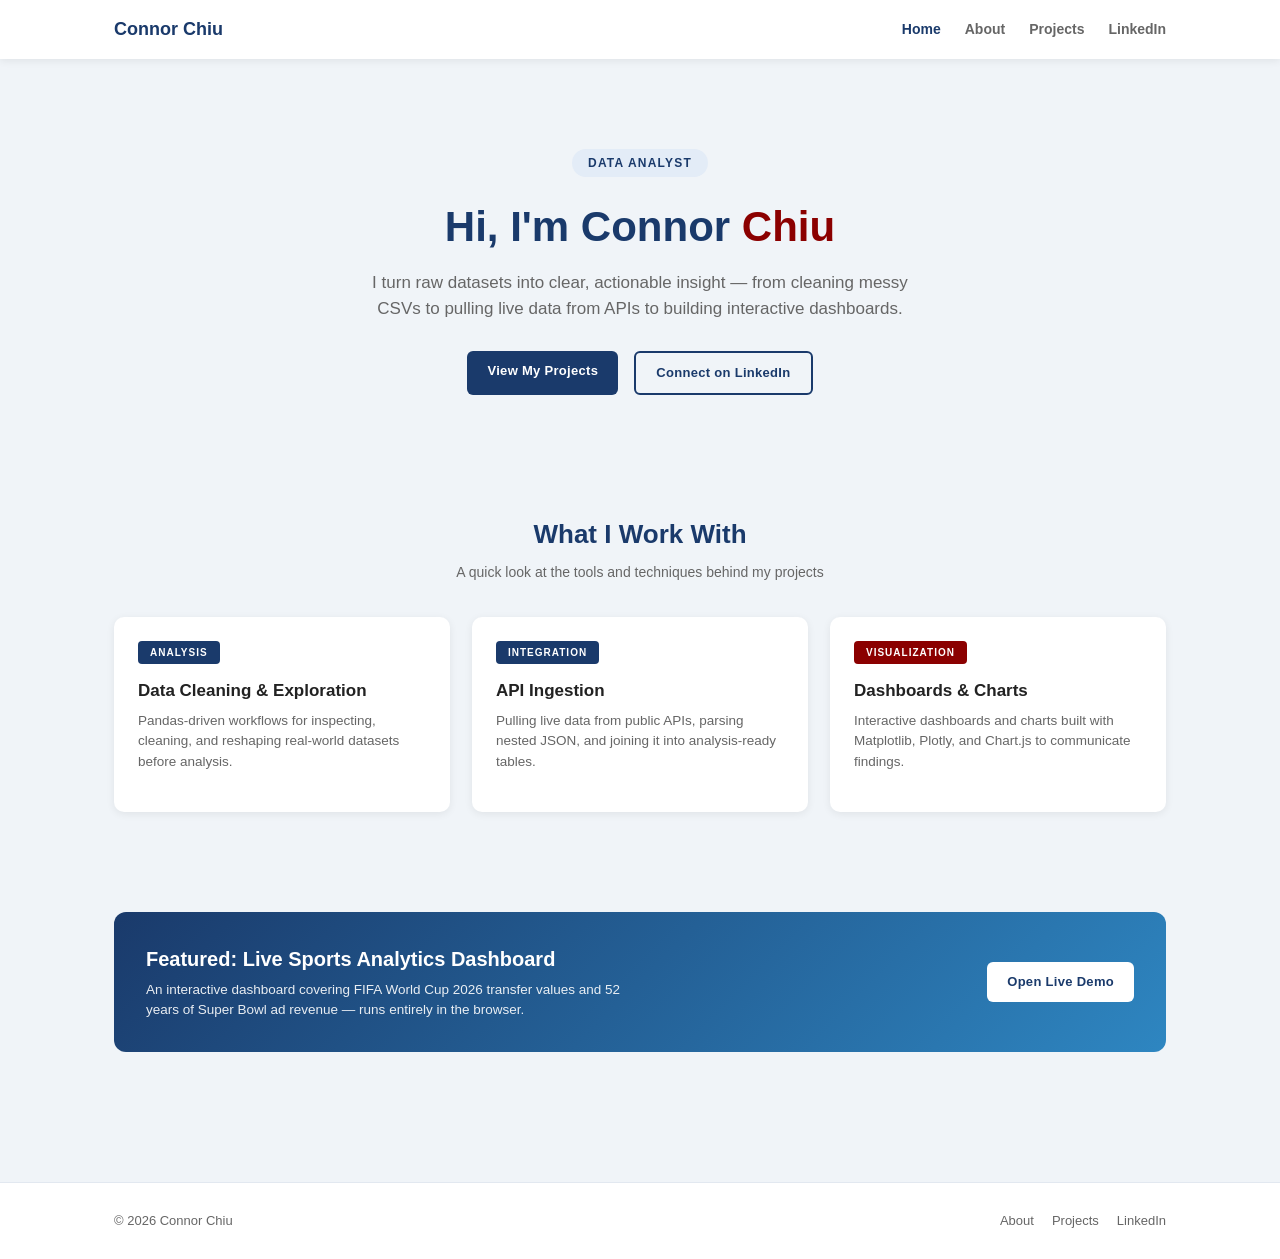
==== docs/index.html @ a71563c1 "Changed name to docs" ====
<!DOCTYPE html>
<html lang="en">
<head>
  <meta charset="UTF-8" />
  <meta name="viewport" content="width=device-width, initial-scale=1.0" />
  <title>Connor Chiu — Data Analyst</title>
  <link rel="stylesheet" href="style.css" />
</head>
<body>

  <header class="site-header">
    <nav>
      <a class="brand" href="index.html">Connor Chiu</a>
      <div class="nav-links">
        <a class="active" href="index.html">Home</a>
        <a href="about.html">About</a>
        <a href="projects.html">Projects</a>
        <a href="https://www.linkedin.com/in/connor-chiu-3b9094372/" target="_blank" rel="noopener">LinkedIn</a>
      </div>
    </nav>
  </header>

  <main>
    <section class="hero">
      <div class="wrap">
        <span class="eyebrow">Data Analyst</span>
        <h1>Hi, I'm Connor <span>Chiu</span></h1>
        <p class="tagline">
          I turn raw datasets into clear, actionable insight — from cleaning messy
          CSVs to pulling live data from APIs to building interactive dashboards.
        </p>
        <div class="cta-row">
          <a class="btn btn-blue" href="projects.html">View My Projects</a>
          <a class="btn btn-outline" href="https://www.linkedin.com/in/connor-chiu-3b9094372/" target="_blank" rel="noopener">Connect on LinkedIn</a>
        </div>
      </div>
    </section>

    <section>
      <div class="wrap">
        <h2>What I Work With</h2>
        <p class="section-sub">A quick look at the tools and techniques behind my projects</p>
        <div class="grid">
          <div class="card">
            <div class="tag blue">Analysis</div>
            <h3>Data Cleaning &amp; Exploration</h3>
            <p>Pandas-driven workflows for inspecting, cleaning, and reshaping real-world datasets before analysis.</p>
          </div>
          <div class="card">
            <div class="tag blue">Integration</div>
            <h3>API Ingestion</h3>
            <p>Pulling live data from public APIs, parsing nested JSON, and joining it into analysis-ready tables.</p>
          </div>
          <div class="card">
            <div class="tag red">Visualization</div>
            <h3>Dashboards &amp; Charts</h3>
            <p>Interactive dashboards and charts built with Matplotlib, Plotly, and Chart.js to communicate findings.</p>
          </div>
        </div>
      </div>
    </section>

    <section>
      <div class="wrap">
        <div class="feature-banner">
          <div>
            <h3>Featured: Live Sports Analytics Dashboard</h3>
            <p>An interactive dashboard covering FIFA World Cup 2026 transfer values and 52 years of Super Bowl ad revenue — runs entirely in the browser.</p>
          </div>
          <a class="btn" href="../Notebooks/dashboard.html" target="_blank" rel="noopener">Open Live Demo</a>
        </div>
      </div>
    </section>
  </main>

  <footer>
    <div class="wrap">
      <span>&copy; 2026 Connor Chiu</span>
      <div class="foot-links">
        <a href="about.html">About</a>
        <a href="projects.html">Projects</a>
        <a href="https://www.linkedin.com/in/connor-chiu-3b9094372/" target="_blank" rel="noopener">LinkedIn</a>
      </div>
    </div>
  </footer>

</body>
</html>
---- docs/style.css ----
* { box-sizing: border-box; margin: 0; padding: 0; }

:root {
  --blue: #1a3a6b;
  --blue-light: #2e86c1;
  --red: #8b0000;
  --bg: #f0f4f8;
  --text: #222;
  --muted: #666;
}

body {
  font-family: Arial, Helvetica, sans-serif;
  background: var(--bg);
  color: var(--text);
  line-height: 1.5;
}

a { color: inherit; text-decoration: none; }

.wrap {
  max-width: 1100px;
  margin: 0 auto;
  padding: 0 24px;
}

/* Nav */
header.site-header {
  background: #fff;
  box-shadow: 0 2px 8px rgba(0,0,0,.07);
  position: sticky;
  top: 0;
  z-index: 10;
}

nav {
  max-width: 1100px;
  margin: 0 auto;
  padding: 16px 24px;
  display: flex;
  align-items: center;
  justify-content: space-between;
  flex-wrap: wrap;
  gap: 12px;
}

.brand {
  font-weight: bold;
  font-size: 18px;
  color: var(--blue);
}

.nav-links {
  display: flex;
  align-items: center;
  gap: 24px;
  font-size: 14px;
  font-weight: bold;
  color: var(--muted);
}

.nav-links a:hover { color: var(--blue); }

.nav-links a.active { color: var(--blue); }

.btn {
  display: inline-block;
  padding: 10px 20px;
  border-radius: 6px;
  font-size: 13px;
  font-weight: bold;
  letter-spacing: .3px;
  transition: opacity .15s ease;
}

.btn:hover { opacity: .85; }

.btn-blue { background: var(--blue); color: #fff; }
.btn-red { background: var(--red); color: #fff; }
.btn-outline {
  background: transparent;
  color: var(--blue);
  border: 2px solid var(--blue);
}

/* Hero */
.hero {
  padding: 90px 0 70px;
  text-align: center;
}

.hero .eyebrow {
  display: inline-block;
  padding: 5px 16px;
  border-radius: 20px;
  background: #e3ecf7;
  color: var(--blue);
  font-size: 12px;
  font-weight: bold;
  letter-spacing: 1.2px;
  text-transform: uppercase;
  margin-bottom: 18px;
}

.hero h1 {
  font-size: 42px;
  color: var(--blue);
  margin-bottom: 12px;
}

.hero h1 span { color: var(--red); }

.hero p.tagline {
  font-size: 17px;
  color: var(--muted);
  max-width: 560px;
  margin: 0 auto 30px;
}

.hero .cta-row {
  display: flex;
  justify-content: center;
  gap: 16px;
  flex-wrap: wrap;
}

/* Sections */
section { padding: 50px 0; }

section h2 {
  font-size: 26px;
  color: var(--blue);
  margin-bottom: 8px;
  text-align: center;
}

section p.section-sub {
  text-align: center;
  color: var(--muted);
  font-size: 14px;
  margin-bottom: 34px;
}

/* Cards */
.grid {
  display: grid;
  grid-template-columns: repeat(auto-fit, minmax(260px, 1fr));
  gap: 22px;
}

.card {
  background: #fff;
  border-radius: 10px;
  padding: 24px;
  box-shadow: 0 2px 8px rgba(0,0,0,.07);
  display: flex;
  flex-direction: column;
}

.card .tag {
  align-self: flex-start;
  padding: 4px 12px;
  border-radius: 4px;
  font-size: 10px;
  font-weight: bold;
  letter-spacing: 1px;
  text-transform: uppercase;
  color: #fff;
  margin-bottom: 14px;
}

.tag.blue { background: var(--blue); }
.tag.red { background: var(--red); }

.card h3 {
  font-size: 17px;
  color: var(--text);
  margin-bottom: 8px;
}

.card p {
  font-size: 13.5px;
  color: var(--muted);
  margin-bottom: 16px;
  flex-grow: 1;
}

.card .stack {
  font-size: 11px;
  color: #999;
  margin-bottom: 16px;
}

.card .links {
  display: flex;
  gap: 10px;
  flex-wrap: wrap;
}

.card .links a {
  font-size: 12.5px;
  font-weight: bold;
  color: var(--blue);
  border: 1px solid var(--blue);
  padding: 7px 14px;
  border-radius: 6px;
}

.card .links a.primary {
  background: var(--blue);
  color: #fff;
}

.card .links a:hover { opacity: .8; }

/* Featured / live demo banner */
.feature-banner {
  background: linear-gradient(135deg, var(--blue), var(--blue-light));
  color: #fff;
  border-radius: 12px;
  padding: 32px;
  display: flex;
  justify-content: space-between;
  align-items: center;
  flex-wrap: wrap;
  gap: 20px;
  margin-bottom: 40px;
}

.feature-banner h3 { font-size: 20px; margin-bottom: 6px; }
.feature-banner p { font-size: 13.5px; opacity: .9; max-width: 480px; }
.feature-banner .btn { background: #fff; color: var(--blue); }

/* About page */
.about-grid {
  display: grid;
  grid-template-columns: 1.3fr 1fr;
  gap: 40px;
  align-items: start;
}

@media (max-width: 720px) {
  .about-grid { grid-template-columns: 1fr; }
}

.about-grid h2 { text-align: left; }

.skill-card {
  background: #fff;
  border-radius: 10px;
  padding: 22px;
  box-shadow: 0 2px 8px rgba(0,0,0,.07);
}

.skill-card h3 {
  font-size: 13px;
  text-transform: uppercase;
  letter-spacing: .5px;
  color: var(--muted);
  margin-bottom: 14px;
}

.pill-row { display: flex; flex-wrap: wrap; gap: 8px; margin-bottom: 20px; }

.pill {
  background: #eef3fa;
  color: var(--blue);
  font-size: 12px;
  font-weight: bold;
  padding: 6px 12px;
  border-radius: 20px;
}

/* LinkedIn callout */
.linkedin-box {
  background: #fff;
  border-radius: 10px;
  padding: 22px;
  box-shadow: 0 2px 8px rgba(0,0,0,.07);
  display: flex;
  align-items: center;
  gap: 16px;
}

.linkedin-box .icon {
  width: 46px;
  height: 46px;
  border-radius: 8px;
  background: #0a66c2;
  color: #fff;
  display: flex;
  align-items: center;
  justify-content: center;
  font-weight: bold;
  font-size: 18px;
  flex-shrink: 0;
}

.linkedin-box .btn { margin-top: 10px; }

/* Footer */
footer {
  background: #fff;
  border-top: 1px solid #e2e8f0;
  padding: 28px 0;
  margin-top: 40px;
}

footer .wrap {
  display: flex;
  justify-content: space-between;
  align-items: center;
  flex-wrap: wrap;
  gap: 12px;
  font-size: 13px;
  color: var(--muted);
}

footer .foot-links { display: flex; gap: 18px; }
footer .foot-links a:hover { color: var(--blue); }
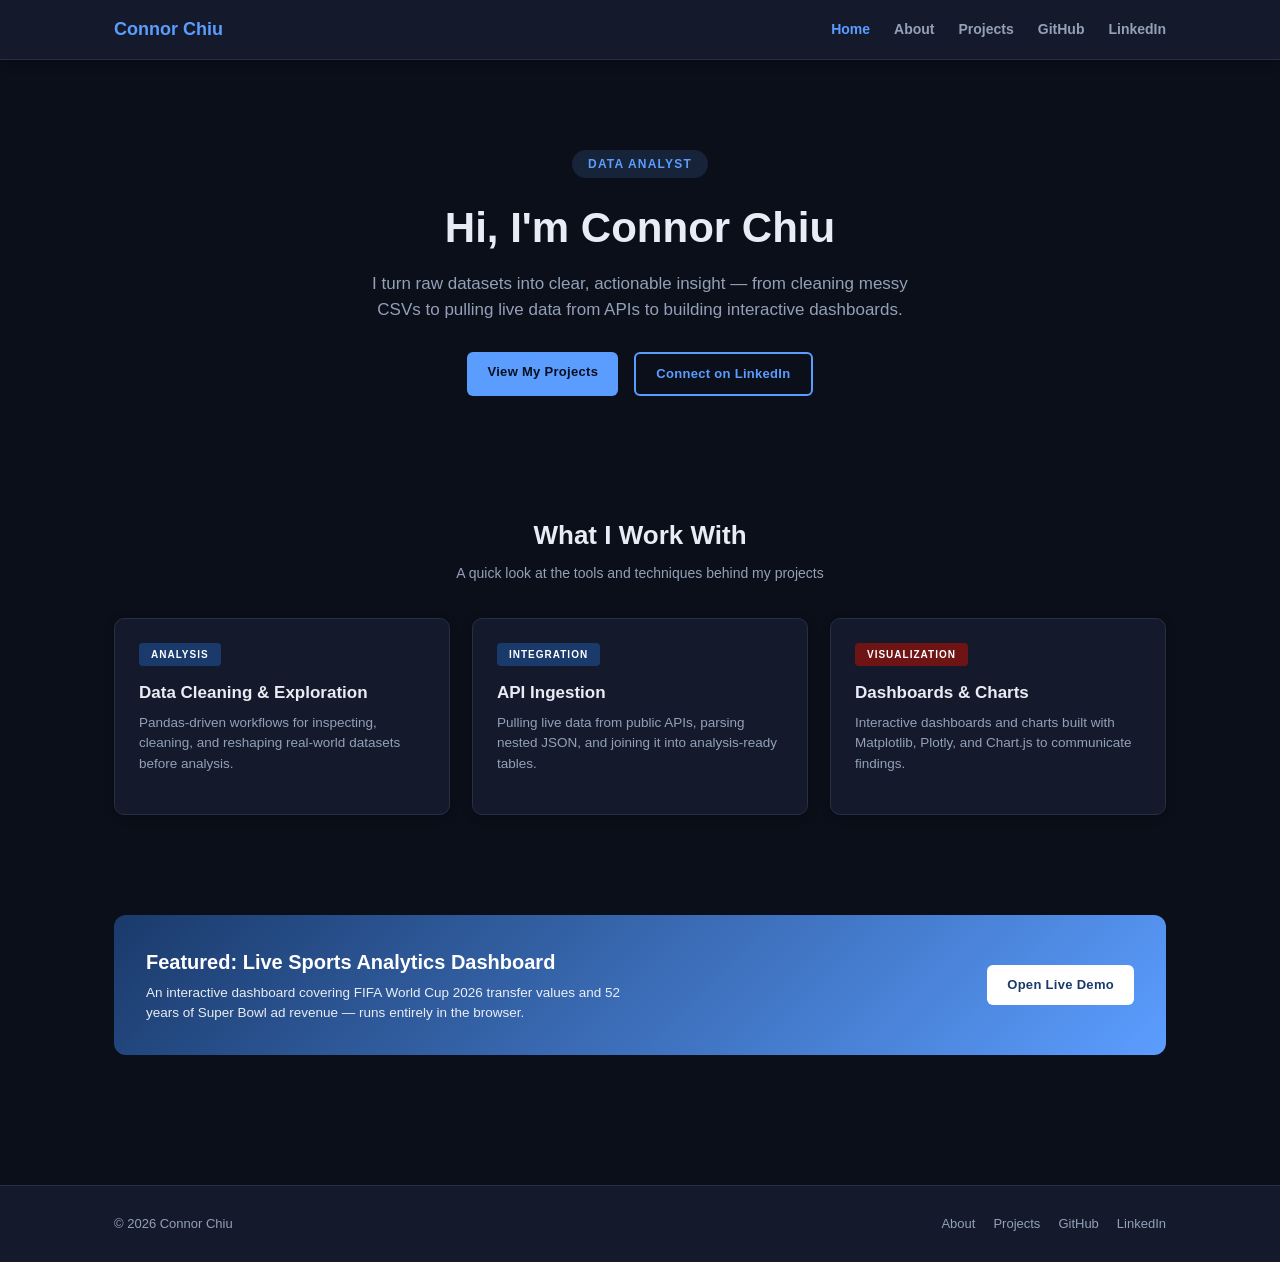
==== commit 687e859b: "Added website link to homepage" ====
--- a/docs/index.html
+++ b/docs/index.html
@@ -15,6 +15,7 @@
         <a class="active" href="index.html">Home</a>
         <a href="about.html">About</a>
         <a href="projects.html">Projects</a>
+        <a href="https://github.com/connorchiu123-sketch" target="_blank" rel="noopener">GitHub</a>
         <a href="https://www.linkedin.com/in/connor-chiu-3b9094372/" target="_blank" rel="noopener">LinkedIn</a>
       </div>
     </nav>
@@ -79,6 +80,7 @@
       <div class="foot-links">
         <a href="about.html">About</a>
         <a href="projects.html">Projects</a>
+        <a href="https://github.com/connorchiu123-sketch" target="_blank" rel="noopener">GitHub</a>
         <a href="https://www.linkedin.com/in/connor-chiu-3b9094372/" target="_blank" rel="noopener">LinkedIn</a>
       </div>
     </div>
--- a/docs/style.css
+++ b/docs/style.css
@@ -1,12 +1,17 @@
 * { box-sizing: border-box; margin: 0; padding: 0; }
 
 :root {
-  --blue: #1a3a6b;
-  --blue-light: #2e86c1;
-  --red: #8b0000;
-  --bg: #f0f4f8;
-  --text: #222;
-  --muted: #666;
+  --blue: #5b9dff;
+  --blue-dim: #1a3a6b;
+  --blue-light: #7fb4ff;
+  --red: #ff6b6b;
+  --red-dim: #6e1414;
+  --bg: #0b0f19;
+  --surface: #141a2b;
+  --surface-alt: #1b2338;
+  --border: #262f47;
+  --text: #e8ecf5;
+  --muted: #93a0b8;
 }
 
 body {
@@ -26,8 +31,9 @@
 
 /* Nav */
 header.site-header {
-  background: #fff;
-  box-shadow: 0 2px 8px rgba(0,0,0,.07);
+  background: var(--surface);
+  border-bottom: 1px solid var(--border);
+  box-shadow: 0 2px 10px rgba(0,0,0,.35);
   position: sticky;
   top: 0;
   z-index: 10;
@@ -75,8 +81,8 @@
 
 .btn:hover { opacity: .85; }
 
-.btn-blue { background: var(--blue); color: #fff; }
-.btn-red { background: var(--red); color: #fff; }
+.btn-blue { background: var(--blue); color: #08101f; }
+.btn-red { background: var(--red); color: #08101f; }
 .btn-outline {
   background: transparent;
   color: var(--blue);
@@ -93,7 +99,7 @@
   display: inline-block;
   padding: 5px 16px;
   border-radius: 20px;
-  background: #e3ecf7;
+  background: rgba(91,157,255,.14);
   color: var(--blue);
   font-size: 12px;
   font-weight: bold;
@@ -104,11 +110,10 @@
 
 .hero h1 {
   font-size: 42px;
-  color: var(--blue);
+  color: var(--text);
   margin-bottom: 12px;
 }
 
-.hero h1 span { color: var(--red); }
 
 .hero p.tagline {
   font-size: 17px;
@@ -129,7 +134,7 @@
 
 section h2 {
   font-size: 26px;
-  color: var(--blue);
+  color: var(--text);
   margin-bottom: 8px;
   text-align: center;
 }
@@ -148,11 +153,27 @@
   gap: 22px;
 }
 
+/* auto-fit collapses awkwardly with only 2-3 items in a wide container (tracks
+   get created for space that will never be filled) — use a fixed column count
+   when the number of items is known ahead of time. */
+.grid-2 { grid-template-columns: repeat(2, 1fr); }
+.grid-3 { grid-template-columns: repeat(3, 1fr); }
+.grid-4 { grid-template-columns: repeat(4, 1fr); }
+
+@media (max-width: 880px) {
+  .grid-4 { grid-template-columns: repeat(2, 1fr); }
+}
+
+@media (max-width: 620px) {
+  .grid-2, .grid-3, .grid-4 { grid-template-columns: 1fr; }
+}
+
 .card {
-  background: #fff;
+  background: var(--surface);
+  border: 1px solid var(--border);
   border-radius: 10px;
   padding: 24px;
-  box-shadow: 0 2px 8px rgba(0,0,0,.07);
+  box-shadow: 0 2px 10px rgba(0,0,0,.3);
   display: flex;
   flex-direction: column;
 }
@@ -169,8 +190,11 @@
   margin-bottom: 14px;
 }
 
-.tag.blue { background: var(--blue); }
-.tag.red { background: var(--red); }
+.tag.blue { background: var(--blue-dim); }
+.tag.red { background: var(--red-dim); }
+.tag.gold { background: #6b5410; color: #ffd75e; }
+.tag.done { background: #123f2b; color: #4ade80; }
+.tag.progress { background: var(--red-dim); color: var(--red); }
 
 .card h3 {
   font-size: 17px;
@@ -187,7 +211,7 @@
 
 .card .stack {
   font-size: 11px;
-  color: #999;
+  color: #6b7690;
   margin-bottom: 16px;
 }
 
@@ -208,14 +232,15 @@
 
 .card .links a.primary {
   background: var(--blue);
-  color: #fff;
+  color: #08101f;
+  border-color: var(--blue);
 }
 
 .card .links a:hover { opacity: .8; }
 
 /* Featured / live demo banner */
 .feature-banner {
-  background: linear-gradient(135deg, var(--blue), var(--blue-light));
+  background: linear-gradient(135deg, var(--blue-dim), var(--blue));
   color: #fff;
   border-radius: 12px;
   padding: 32px;
@@ -229,7 +254,7 @@
 
 .feature-banner h3 { font-size: 20px; margin-bottom: 6px; }
 .feature-banner p { font-size: 13.5px; opacity: .9; max-width: 480px; }
-.feature-banner .btn { background: #fff; color: var(--blue); }
+.feature-banner .btn { background: #fff; color: var(--blue-dim); }
 
 /* About page */
 .about-grid {
@@ -246,10 +271,11 @@
 .about-grid h2 { text-align: left; }
 
 .skill-card {
-  background: #fff;
+  background: var(--surface);
+  border: 1px solid var(--border);
   border-radius: 10px;
   padding: 22px;
-  box-shadow: 0 2px 8px rgba(0,0,0,.07);
+  box-shadow: 0 2px 10px rgba(0,0,0,.3);
 }
 
 .skill-card h3 {
@@ -263,7 +289,7 @@
 .pill-row { display: flex; flex-wrap: wrap; gap: 8px; margin-bottom: 20px; }
 
 .pill {
-  background: #eef3fa;
+  background: rgba(91,157,255,.14);
   color: var(--blue);
   font-size: 12px;
   font-weight: bold;
@@ -273,10 +299,11 @@
 
 /* LinkedIn callout */
 .linkedin-box {
-  background: #fff;
+  background: var(--surface);
+  border: 1px solid var(--border);
   border-radius: 10px;
   padding: 22px;
-  box-shadow: 0 2px 8px rgba(0,0,0,.07);
+  box-shadow: 0 2px 10px rgba(0,0,0,.3);
   display: flex;
   align-items: center;
   gap: 16px;
@@ -300,8 +327,8 @@
 
 /* Footer */
 footer {
-  background: #fff;
-  border-top: 1px solid #e2e8f0;
+  background: var(--surface);
+  border-top: 1px solid var(--border);
   padding: 28px 0;
   margin-top: 40px;
 }
@@ -318,3 +345,236 @@
 
 footer .foot-links { display: flex; gap: 18px; }
 footer .foot-links a:hover { color: var(--blue); }
+
+/* Case study page */
+.case-back {
+  display: inline-block;
+  font-size: 13.5px;
+  font-weight: bold;
+  color: var(--muted);
+  margin-bottom: 18px;
+}
+
+.case-back:hover { color: var(--blue); }
+
+.case-hero { padding: 40px 0 10px; }
+
+.case-hero .top-row {
+  display: flex;
+  gap: 10px;
+  flex-wrap: wrap;
+  margin-bottom: 14px;
+}
+
+.case-hero .tag {
+  padding: 4px 12px;
+  border-radius: 4px;
+  font-size: 10px;
+  font-weight: bold;
+  letter-spacing: 1px;
+  text-transform: uppercase;
+}
+
+.case-hero .tag.done { background: #123f2b; color: #4ade80; }
+.case-hero .tag.gold { background: #6b5410; color: #ffd75e; }
+
+.case-hero h1 {
+  font-size: 34px;
+  color: var(--text);
+  margin-bottom: 14px;
+  text-align: left;
+}
+
+.case-hero p.lead {
+  font-size: 15.5px;
+  color: var(--muted);
+  max-width: 760px;
+  margin-bottom: 20px;
+}
+
+.case-hero .dataset-facts {
+  display: flex;
+  gap: 28px;
+  flex-wrap: wrap;
+  margin-bottom: 10px;
+}
+
+.case-hero .dataset-facts div { font-size: 13px; color: var(--muted); }
+.case-hero .dataset-facts strong { display: block; font-size: 18px; color: var(--blue); }
+
+.case-hero .stack {
+  font-size: 11.5px;
+  color: #6b7690;
+  margin-top: 16px;
+}
+
+.case-links { display: flex; gap: 10px; flex-wrap: wrap; margin-top: 18px; }
+
+.case-links a {
+  font-size: 13px;
+  font-weight: bold;
+  padding: 9px 18px;
+  border-radius: 6px;
+  border: 1px solid var(--blue);
+  color: var(--blue);
+}
+
+.case-links a.primary { background: var(--blue); color: #08101f; }
+
+/* Case sections */
+.case-section {
+  border-top: 1px solid var(--border);
+  padding: 42px 0;
+}
+
+.case-section .step {
+  display: inline-block;
+  font-size: 11px;
+  font-weight: bold;
+  letter-spacing: 1px;
+  color: var(--blue);
+  text-transform: uppercase;
+  margin-bottom: 8px;
+}
+
+.case-section h2 {
+  text-align: left;
+  font-size: 22px;
+  margin-bottom: 12px;
+}
+
+.case-section p {
+  font-size: 14.5px;
+  color: var(--muted);
+  max-width: 800px;
+  margin-bottom: 16px;
+}
+
+.metrics-row {
+  display: flex;
+  gap: 16px;
+  flex-wrap: wrap;
+  margin: 16px 0 20px;
+}
+
+.metric-box {
+  background: var(--surface);
+  border: 1px solid var(--border);
+  border-radius: 10px;
+  padding: 16px 22px;
+  min-width: 160px;
+}
+
+.metric-box .lbl { font-size: 11px; color: var(--muted); text-transform: uppercase; letter-spacing: .5px; margin-bottom: 6px; }
+.metric-box .val { font-size: 20px; font-weight: bold; color: var(--blue); }
+
+/* Live Chart.js dashboard elements */
+.chart-card {
+  background: var(--surface);
+  border: 1px solid var(--border);
+  border-radius: 10px;
+  padding: 22px;
+  box-shadow: 0 2px 10px rgba(0,0,0,.3);
+}
+
+.chart-card h3 { margin: 0 0 4px; font-size: 1.02rem; font-weight: 700; color: var(--text); }
+.chart-card .sub { color: #6b7690; font-size: 0.82rem; margin-bottom: 16px; }
+
+/* Chart.js with maintainAspectRatio:false needs an explicitly-sized, positioned
+   parent — otherwise the canvas and its container resize each other in a loop. */
+.chart-canvas-wrap { position: relative; width: 100%; height: 300px; }
+.chart-tall .chart-canvas-wrap { height: 400px; }
+.chart-xl .chart-canvas-wrap { height: 480px; }
+.chart-canvas-wrap canvas { position: absolute; top: 0; left: 0; width: 100% !important; height: 100% !important; }
+
+.tabs { display: flex; gap: 8px; margin-bottom: 18px; flex-wrap: wrap; }
+.tab-btn {
+  padding: 8px 16px;
+  border-radius: 999px;
+  border: 1px solid var(--border);
+  background: transparent;
+  color: var(--muted);
+  font-size: 0.85rem;
+  font-weight: 600;
+  cursor: pointer;
+}
+.tab-btn.active { background: var(--blue); border-color: var(--blue); color: #08101f; }
+
+table.data-table {
+  width: 100%;
+  border-collapse: collapse;
+  font-size: 0.88rem;
+}
+.data-table th, .data-table td {
+  padding: 10px 12px;
+  border-bottom: 1px solid var(--border);
+  text-align: left;
+  white-space: nowrap;
+}
+.data-table th { color: #6b7690; font-weight: 600; font-size: 0.76rem; text-transform: uppercase; letter-spacing: 0.4px; }
+.data-table tr:hover td { background: rgba(255,255,255,0.02); }
+.table-scroll { overflow-x: auto; }
+.table-scroll-v { max-height: 420px; overflow-y: auto; }
+.table-scroll-v .data-table thead th {
+  position: sticky;
+  top: 0;
+  background: var(--surface);
+  box-shadow: 0 1px 0 var(--border);
+}
+.data-table caption { caption-side: top; text-align: left; color: #6b7690; font-size: 0.76rem; margin-bottom: 8px; }
+
+.sql-block {
+  background: #0e1322;
+  border: 1px solid var(--border);
+  border-radius: 8px;
+  padding: 16px 18px;
+  overflow-x: auto;
+  font-family: "Cascadia Code", "Consolas", "SFMono-Regular", Menlo, monospace;
+  font-size: 0.82rem;
+  line-height: 1.55;
+  color: #c3cbe0;
+}
+.sql-block .sql-comment { color: #6b7690; }
+.sql-block .sql-keyword { color: var(--blue-light); font-weight: 600; }
+
+.query-card { margin-bottom: 20px; }
+.query-card h3 { margin: 0 0 4px; font-size: 1rem; font-weight: 700; color: var(--text); }
+.query-card .sub { color: #6b7690; font-size: 0.82rem; margin-bottom: 12px; }
+
+.card-title-row { display: flex; align-items: flex-start; justify-content: space-between; gap: 12px; }
+.btn-csv {
+  flex-shrink: 0;
+  font-size: 11.5px;
+  font-weight: bold;
+  color: var(--blue);
+  border: 1px solid var(--blue);
+  padding: 5px 10px;
+  border-radius: 6px;
+  white-space: nowrap;
+}
+.btn-csv:hover { background: var(--blue); color: #08101f; }
+
+.pos-dot { display: inline-block; width: 9px; height: 9px; border-radius: 50%; margin-right: 7px; }
+
+.finding-list { display: flex; flex-direction: column; gap: 16px; max-width: 800px; }
+.finding-item {
+  display: flex; gap: 14px;
+  background: var(--surface);
+  border: 1px solid var(--border);
+  border-radius: 8px;
+  padding: 16px 18px;
+}
+.finding-item .n { font-weight: bold; color: var(--blue); flex-shrink: 0; }
+.finding-item p { margin: 0; color: var(--muted); font-size: 0.92rem; }
+.finding-item strong { color: var(--text); }
+
+.placeholder-panel {
+  border: 1px dashed var(--border);
+  border-radius: 10px;
+  padding: 60px 30px;
+  text-align: center;
+  color: #6b7690;
+  background: var(--surface);
+}
+.placeholder-panel .big-icon { font-size: 2.6rem; margin-bottom: 14px; }
+.placeholder-panel h3 { color: var(--text); margin: 0 0 10px; }
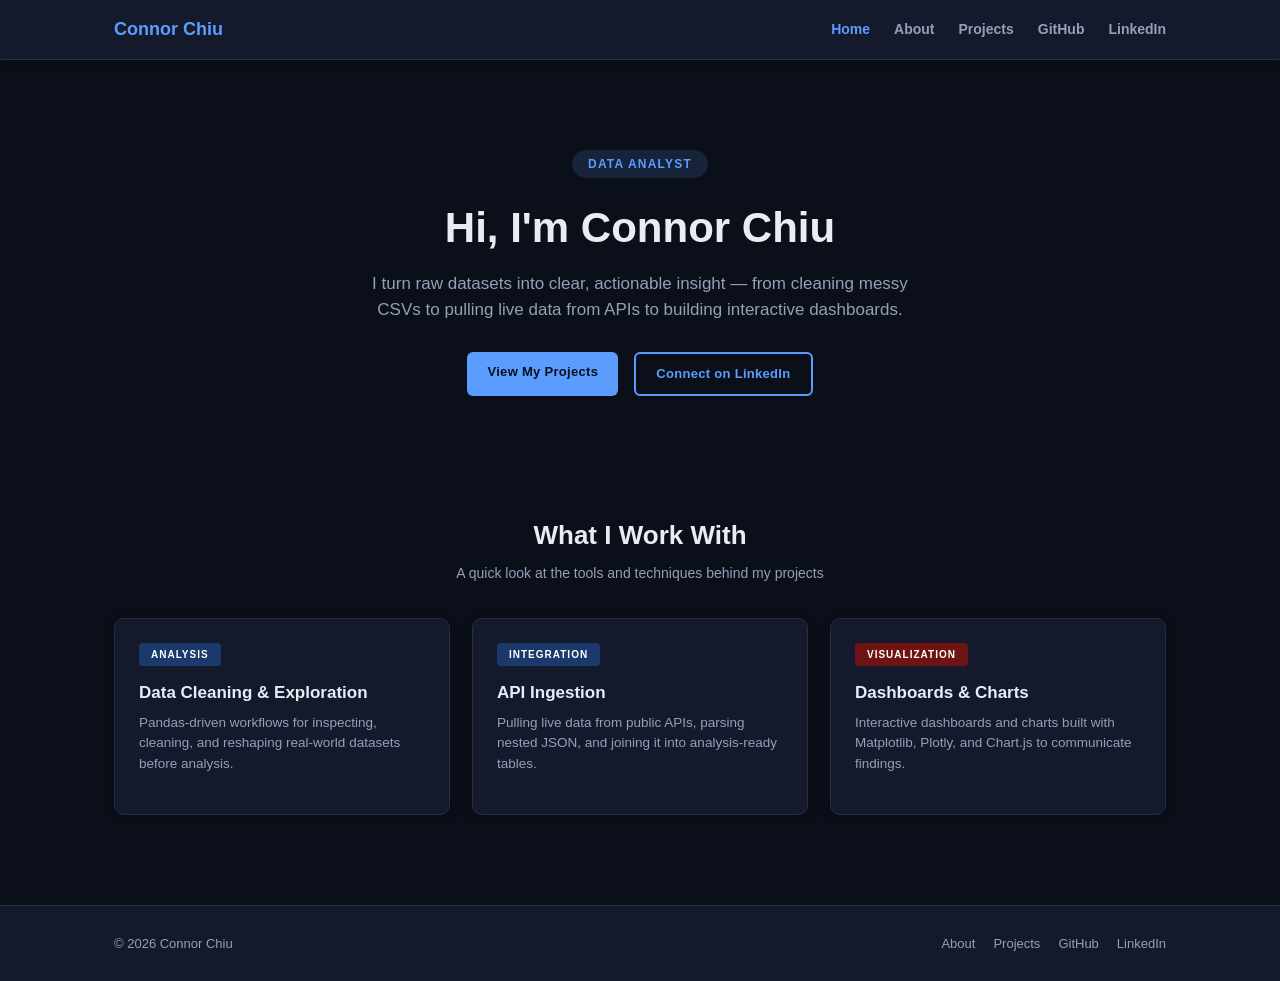
==== commit 5f6be672: "Remove broken Open Live Demo link from homepage Notebooks/dashboard.html lives outside docs/, which " ====
--- a/docs/index.html
+++ b/docs/index.html
@@ -61,17 +61,6 @@
       </div>
     </section>
 
-    <section>
-      <div class="wrap">
-        <div class="feature-banner">
-          <div>
-            <h3>Featured: Live Sports Analytics Dashboard</h3>
-            <p>An interactive dashboard covering FIFA World Cup 2026 transfer values and 52 years of Super Bowl ad revenue — runs entirely in the browser.</p>
-          </div>
-          <a class="btn" href="../Notebooks/dashboard.html" target="_blank" rel="noopener">Open Live Demo</a>
-        </div>
-      </div>
-    </section>
   </main>
 
   <footer>
